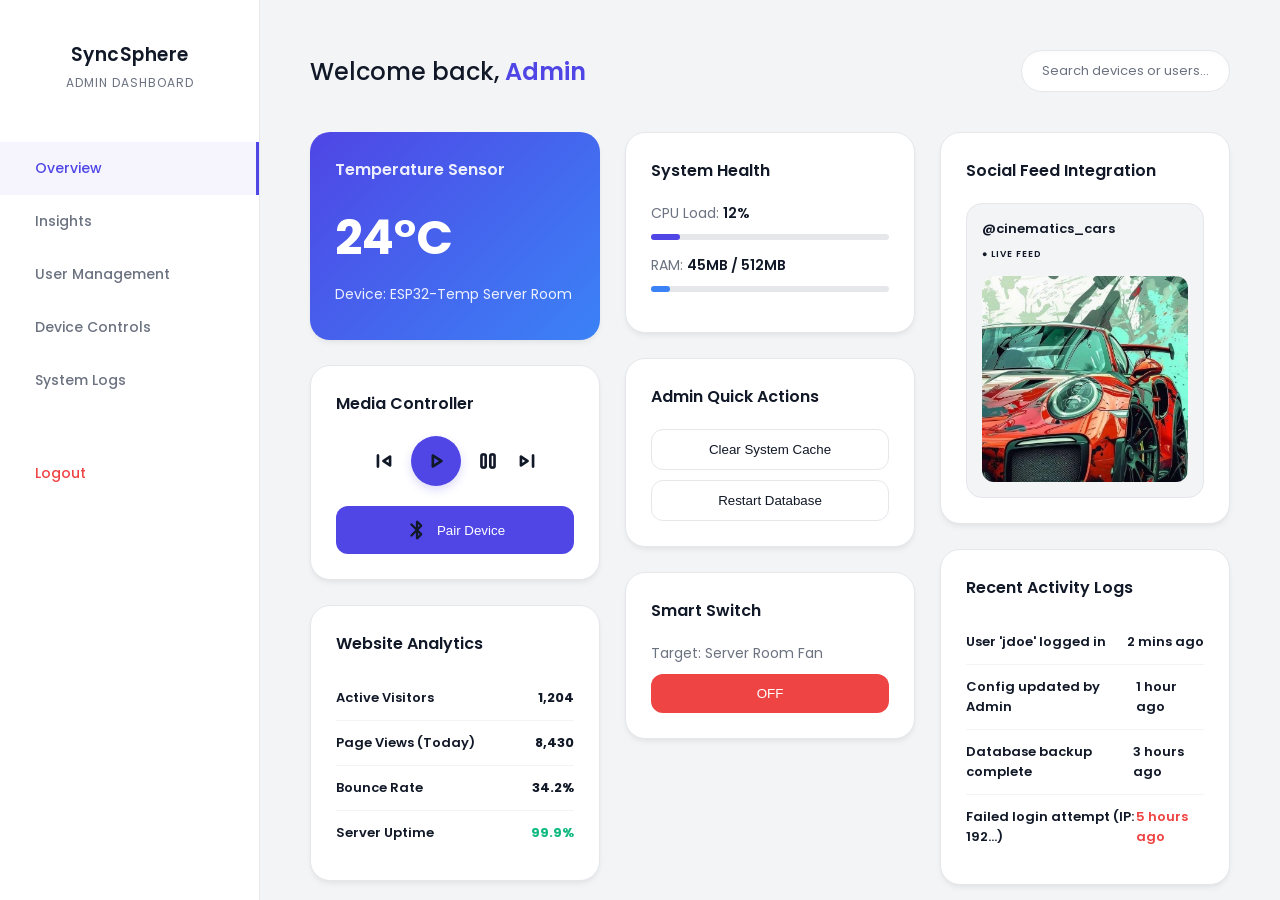
==== dashboard.html @ fff67593 "Add files via upload" ====
<!DOCTYPE html>
<html lang="en">
<head>
    <meta charset="UTF-8">
    <meta name="viewport" content="width=device-width, initial-scale=1.0">
    <title>IoT Bluetooth Dashboard</title>
    <link rel="stylesheet" href="style.css">
    <link href="https://fonts.googleapis.com/css2?family=Material+Symbols+Rounded:opsz,wght,FILL,GRAD@24,400,1,0" rel="stylesheet" />
</head>
<body>
    <div id="dashboard" class="main-wrapper">
        <nav class="sidebar">
            <div class="profile-section">
                <h3>SyncSphere</h3>
                <p>Admin Dashboard</p>
            </div>
            <ul class="nav-links">
                <li class="active">Overview</li>
                <li onclick="window.location.href='insights.html'">Insights</li>
                <li>User Management</li>
                <li>Device Controls</li>
                <li>System Logs</li>
                <li onclick="logout()" style="margin-top: 40px; color: #ef4444;">Logout</li>
            </ul>
        </nav>

        <main class="content">
            <header class="top-bar">
                <h2>Welcome back, <span id="display-name">Admin</span></h2>
                <div class="search-box">Search devices or users...</div>
            </header>

            <div class="dashboard-grid">
                
                <div class="card highlight">
                    <h3>Temperature Sensor</h3>
                    <h1 id="temp">24°C</h1>
                    <p>Device: ESP32-Temp Server Room</p>
                </div>

                <div class="card" id="bt-audio-card">
                    <h3>Media Controller</h3>
                    
                    <audio id="myAudio">
                        <source src="https://www.soundhelix.com/examples/mp3/SoundHelix-Song-1.mp3" type="audio/mpeg">
                    </audio>
                    
                    <div class="music-btns">
                        <button class="icon-btn" onclick="playMusic()"><span class="material-symbols-rounded">skip_previous</span></button>
                        <button class="icon-btn play-btn" onclick="playMusic()"><span class="material-symbols-rounded">play_arrow</span></button>
                        <button class="icon-btn" onclick="pauseMusic()"><span class="material-symbols-rounded">pause</span></button>
                        <button class="icon-btn" onclick="playMusic()"><span class="material-symbols-rounded">skip_next</span></button>
                    </div>

                    <div id="connection-interface">
                        <button class="btn-primary" onclick="connectBT()">
                            <span class="material-symbols-rounded">bluetooth</span> Pair Device
                        </button>
                    </div>

                    <div id="music-interface" style="display: none; margin-top: 15px;">
                        <p style="color: #10b981; font-size: 13px; font-weight: 600; text-align: center; margin-bottom: 10px;">
                            <span class="status-dot"></span> CONNECTED TO ESP32
                        </p>
                        <button class="btn-primary btn-secondary" style="color:#ef4444;" onclick="disconnectBT()">Disconnect</button>
                    </div>
                </div>

                <div class="card">
                    <h3>Website Analytics</h3>
                    <ul class="admin-list">
                        <li><span>Active Visitors</span> <strong>1,204</strong></li>
                        <li><span>Page Views (Today)</span> <strong>8,430</strong></li>
                        <li><span>Bounce Rate</span> <strong>34.2%</strong></li>
                        <li><span>Server Uptime</span> <strong style="color:#10b981;">99.9%</strong></li>
                    </ul>
                </div>

                <div class="card">
                    <h3>System Health</h3>
                    <p>CPU Load: <span id="cpu-load">12%</span></p>
                    <div style="background: #e5e7eb; border-radius: 10px; height: 6px; margin-bottom: 15px;"><div style="background: var(--accent); width: 12%; height: 100%; border-radius: 10px;"></div></div>
                    
                    <p>RAM: <span id="ram-usage">45MB / 512MB</span></p>
                    <div style="background: #e5e7eb; border-radius: 10px; height: 6px; margin-bottom: 15px;"><div style="background: #3b82f6; width: 8%; height: 100%; border-radius: 10px;"></div></div>
                </div>

                <div class="card">
                    <h3>Admin Quick Actions</h3>
                    <div style="display: flex; gap: 10px; flex-direction: column;">
                        <button class="btn-primary btn-secondary">Clear System Cache</button>
                        <button class="btn-primary btn-secondary">Restart Database</button>
                    </div>
                </div>

                <div class="card">
                    <h3>Smart Switch</h3>
                    <p>Target: Server Room Fan</p>
                    <button id="led-btn" class="btn-primary" style="background: #ef4444;" onclick="toggleLED()">OFF</button>
                </div>

                <div class="card">
                    <h3>Social Feed Integration</h3>
                    <div class="wall-device">
                        <div class="device-header">
                            <img src="images/logo.png" class="profile-logo" alt="Logo" onerror="this.style.display='none'">
                            <div class="profile-info">
                                <a href="https://www.instagram.com/cinematics_cars" class="profile-name" target="_blank">@cinematics_cars</a>
                                <span class="status-tag">● LIVE FEED</span>
                            </div>
                        </div>
                        <div class="display-area">
                            <div id="image-slider" class="image-track">
                                </div>
                        </div>
                    </div>
                </div>

                <div class="card">
                    <h3>Recent Activity Logs</h3>
                    <ul class="admin-list" style="color: var(--text-muted);">
                        <li><span>User 'jdoe' logged in</span> <span>2 mins ago</span></li>
                        <li><span>Config updated by Admin</span> <span>1 hour ago</span></li>
                        <li><span>Database backup complete</span> <span>3 hours ago</span></li>
                        <li><span>Failed login attempt (IP: 192...)</span> <span style="color:#ef4444;">5 hours ago</span></li>
                    </ul>
                </div>

            </div>
        </main>
    </div>
    <script src="script.js"></script>
</body>
</html>
---- style.css ----
@import url('https://fonts.googleapis.com/css2?family=Poppins:wght@300;400;500;600;700&display=swap');
@import url('https://fonts.googleapis.com/css2?family=Material+Symbols+Rounded:opsz,wght,FILL,GRAD@24,400,1,0');

:root {
    --sidebar-bg: #ffffff;
    --main-bg: #f3f4f6;
    /* Soft light gray */
    --card-bg: #ffffff;
    --accent: #4f46e5;
    /* Premium Indigo */
    --accent-glow: rgba(79, 70, 229, 0.2);
    --text-main: #111827;
    /* Near black for readability */
    --text-muted: #6b7280;
    /* Soft gray for secondary text */
    --border: 1px solid #e5e7eb;
}

* {
    box-sizing: border-box;
    margin: 0;
    padding: 0;
}

body {
    font-family: 'Poppins', sans-serif;
    background: var(--main-bg);
    color: var(--text-main);
    overflow: hidden;
}

/* THE LAYOUT WRAPPER */
.main-wrapper {
    display: flex;
    height: 100vh;
    width: 100vw;
}

/* --- SIDEBAR --- */
.sidebar {
    width: 260px;
    background: var(--sidebar-bg);
    border-right: var(--border);
    display: flex;
    flex-direction: column;
    padding: 40px 0;
    flex-shrink: 0;
    z-index: 10;
}

.profile-section {
    text-align: center;
    margin-bottom: 50px;
}

.profile-section h3 {
    font-weight: 600;
    letter-spacing: 0.5px;
}

.profile-section p {
    color: var(--text-muted);
    font-size: 12px;
    margin-top: 5px;
    text-transform: uppercase;
    letter-spacing: 1px;
}

.nav-links {
    list-style: none;
    width: 100%;
}

.nav-links li {
    padding: 16px 35px;
    transition: all 0.3s ease;
    cursor: pointer;
    color: var(--text-muted);
    font-weight: 500;
    font-size: 14px;
}

.nav-links li.active {
    color: var(--accent);
    background: rgba(79, 70, 229, 0.05);
    border-right: 3px solid var(--accent);
}

.nav-links li:hover:not(.active) {
    color: var(--text-main);
    background: #f9fafb;
}

/* --- CONTENT AREA --- */
.content {
    flex-grow: 1;
    overflow-y: auto;
    padding: 50px;
    display: flex;
    flex-direction: column;
}

.top-bar {
    display: flex;
    justify-content: space-between;
    align-items: center;
    margin-bottom: 40px;
}

.top-bar h2 {
    font-weight: 500;
}

.top-bar span {
    color: var(--accent);
    font-weight: 600;
}

.search-box {
    background: var(--card-bg);
    padding: 10px 20px;
    border-radius: 50px;
    border: var(--border);
    color: var(--text-muted);
    font-size: 13px;
    box-shadow: inset 0 2px 4px rgba(0, 0, 0, 0.02);
}

/* --- PINTEREST MASONRY GRID --- */
.dashboard-grid {
    column-count: 3;
    column-gap: 25px;
    width: 100%;
}

@media (max-width: 1200px) {
    .dashboard-grid {
        column-count: 2;
    }
}

@media (max-width: 800px) {
    .dashboard-grid {
        column-count: 1;
    }
}

.card {
    background: var(--card-bg);
    padding: 25px;
    border-radius: 20px;
    border: var(--border);
    box-shadow: 0 4px 6px -1px rgba(0, 0, 0, 0.05), 0 2px 4px -1px rgba(0, 0, 0, 0.03);
    transition: transform 0.3s ease, box-shadow 0.3s ease;
    break-inside: avoid;
    /* Prevents cards from splitting across columns */
    margin-bottom: 25px;
    /* Spacing between stacked cards */
}

.card:hover {
    transform: translateY(-3px);
    box-shadow: 0 10px 15px -3px rgba(0, 0, 0, 0.1);
}

.card h3 {
    font-size: 16px;
    font-weight: 600;
    color: var(--text-main);
    margin-bottom: 20px;
}

.card p {
    font-size: 14px;
    margin-bottom: 10px;
    color: var(--text-muted);
}

.card span {
    font-weight: 600;
    color: var(--text-main);
}

/* Highlight Card */
.card.highlight {
    background: linear-gradient(135deg, #4f46e5 0%, #3b82f6 100%);
    border: none;
    color: white;
}

.card.highlight h3,
.card.highlight p {
    color: rgba(255, 255, 255, 0.9);
}

.card.highlight h1 {
    font-size: 48px;
    font-weight: 700;
    margin: 10px 0;
    color: white;
}

.card.highlight span {
    color: white;
}

/* --- BUTTONS & CONTROLS --- */
.btn-primary {
    background: var(--accent);
    color: white;
    border: none;
    padding: 12px 24px;
    border-radius: 12px;
    font-weight: 500;
    cursor: pointer;
    transition: all 0.3s ease;
    display: inline-flex;
    align-items: center;
    justify-content: center;
    gap: 8px;
    width: 100%;
}

.btn-primary:hover {
    background: #4338ca;
    box-shadow: 0 4px 12px var(--accent-glow);
}

.btn-secondary {
    background: white;
    color: var(--text-main);
    border: var(--border);
}

.btn-secondary:hover {
    background: #f3f4f6;
    color: var(--text-main);
}

/* Premium Music Player */
.music-btns {
    display: flex;
    gap: 15px;
    margin-bottom: 20px;
    align-items: center;
    justify-content: center;
}

.music-btns .icon-btn {
    background: transparent;
    border: none;
    color: var(--text-main);
    font-size: 32px;
    cursor: pointer;
    transition: 0.2s;
    display: flex;
    align-items: center;
    justify-content: center;
}

.music-btns .icon-btn:hover {
    color: var(--accent);
    transform: scale(1.1);
}

.music-btns .play-btn {
    background: var(--accent);
    color: white;
    width: 50px;
    height: 50px;
    border-radius: 50%;
    box-shadow: 0 4px 10px var(--accent-glow);
}

.music-btns .play-btn:hover {
    background: #4338ca;
    color: white;
    transform: scale(1.05);
}

/* --- LOGIN PAGE --- */
.login-body {
    background: var(--main-bg);
    display: flex;
    justify-content: center;
    align-items: center;
    height: 100vh;
}

.login-container {
    background: var(--card-bg);
    padding: 50px 40px;
    border-radius: 24px;
    width: 380px;
    text-align: center;
    border: var(--border);
    box-shadow: 0 10px 25px rgba(0, 0, 0, 0.05);
}

.login-container h2 {
    margin-bottom: 30px;
    font-weight: 600;
    color: var(--text-main);
}

.login-container input {
    width: 100%;
    padding: 15px 20px;
    margin: 10px 0;
    background: #f9fafb;
    border: 1px solid #e5e7eb;
    color: var(--text-main);
    border-radius: 12px;
    font-family: 'Poppins', sans-serif;
    outline: none;
    transition: 0.3s;
}

.login-container input:focus {
    border-color: var(--accent);
    background: white;
    box-shadow: 0 0 0 3px var(--accent-glow);
}

/* --- ADMIN LISTS --- */
.admin-list {
    list-style: none;
}

.admin-list li {
    display: flex;
    justify-content: space-between;
    padding: 12px 0;
    border-bottom: 1px solid #f3f4f6;
    font-size: 13px;
}

.admin-list li:last-child {
    border-bottom: none;
}

.status-dot {
    display: inline-block;
    width: 8px;
    height: 8px;
    border-radius: 50%;
    background: #10b981;
    margin-right: 8px;
}

/* --- INSTAGRAM WIDGET --- */
.wall-device {
    background: var(--main-bg);
    border-radius: 16px;
    padding: 15px;
    border: var(--border);
}

.device-header {
    display: flex;
    align-items: center;
    margin-bottom: 12px;
}

.profile-logo {
    width: 35px;
    height: 35px;
    border-radius: 50%;
    border: 2px solid #f09433;
    margin-right: 10px;
}

.profile-name {
    color: var(--text-main);
    text-decoration: none;
    font-weight: 600;
    font-size: 13px;
    display: block;
}

.status-tag {
    color: var(--accent);
    font-size: 9px;
    font-weight: bold;
    letter-spacing: 1px;
}

.display-area {
    width: 100%;
    aspect-ratio: 1 / 1;
    overflow: hidden;
    border-radius: 12px;
    position: relative;
}

.image-track {
    display: flex;
    width: 100%;
    height: 100%;
    transition: transform 0.6s cubic-bezier(0.23, 1, 0.32, 1);
}

.image-track img {
    min-width: 100%;
    height: 100%;
    object-fit: cover;
    object-position: center;
}
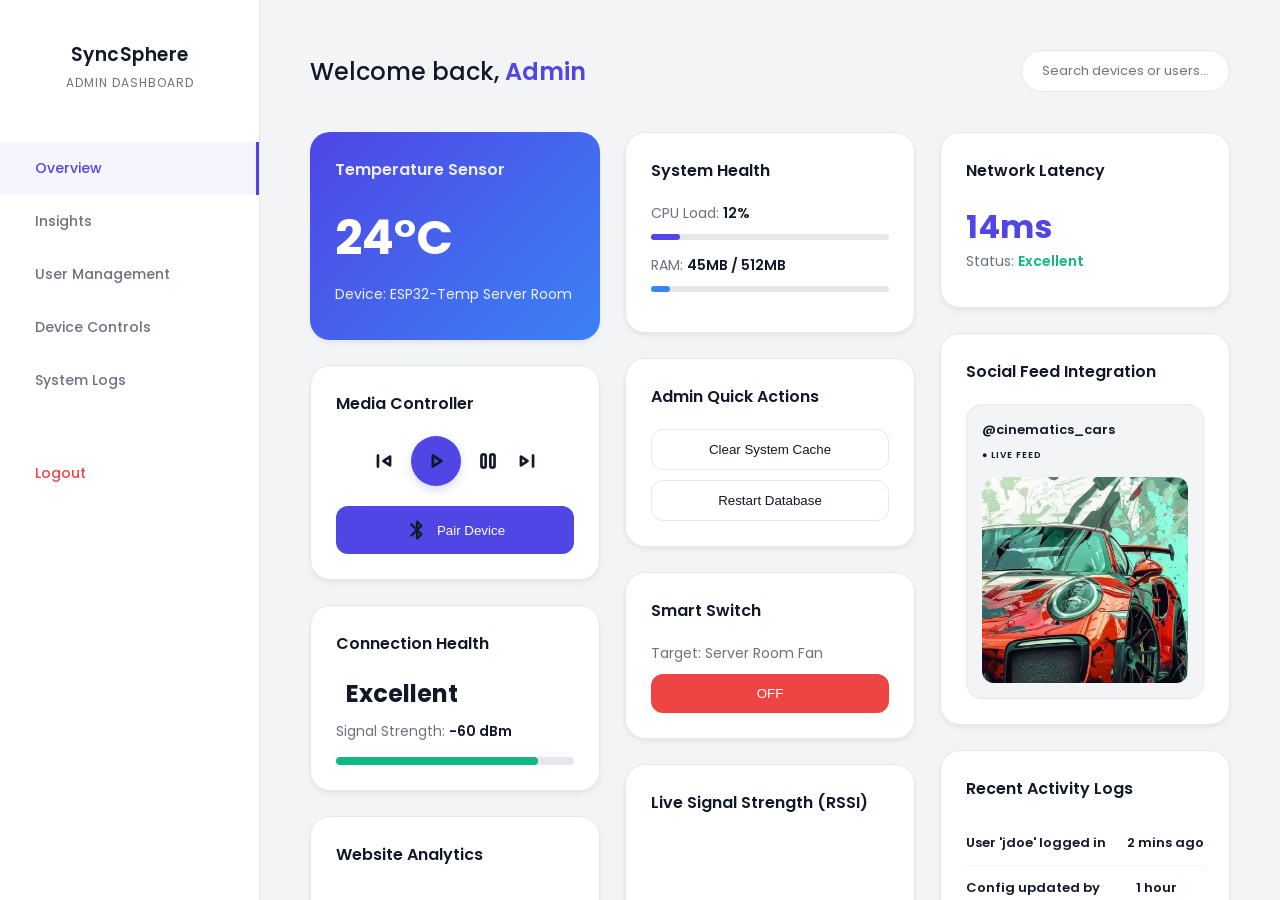
==== commit 0cce6114: "Enhance dashboard with new charts and connection health Added chart.js for visual data representatio" ====
--- a/dashboard.html
+++ b/dashboard.html
@@ -1,12 +1,16 @@
 <!DOCTYPE html>
 <html lang="en">
+
 <head>
     <meta charset="UTF-8">
     <meta name="viewport" content="width=device-width, initial-scale=1.0">
     <title>IoT Bluetooth Dashboard</title>
     <link rel="stylesheet" href="style.css">
-    <link href="https://fonts.googleapis.com/css2?family=Material+Symbols+Rounded:opsz,wght,FILL,GRAD@24,400,1,0" rel="stylesheet" />
+    <link href="https://fonts.googleapis.com/css2?family=Material+Symbols+Rounded:opsz,wght,FILL,GRAD@24,400,1,0"
+        rel="stylesheet" />
+    <script src="https://cdn.jsdelivr.net/npm/chart.js"></script>
 </head>
+
 <body>
     <div id="dashboard" class="main-wrapper">
         <nav class="sidebar">
@@ -31,7 +35,7 @@
             </header>
 
             <div class="dashboard-grid">
-                
+
                 <div class="card highlight">
                     <h3>Temperature Sensor</h3>
                     <h1 id="temp">24°C</h1>
@@ -40,16 +44,20 @@
 
                 <div class="card" id="bt-audio-card">
                     <h3>Media Controller</h3>
-                    
+
                     <audio id="myAudio">
                         <source src="https://www.soundhelix.com/examples/mp3/SoundHelix-Song-1.mp3" type="audio/mpeg">
                     </audio>
-                    
+
                     <div class="music-btns">
-                        <button class="icon-btn" onclick="playMusic()"><span class="material-symbols-rounded">skip_previous</span></button>
-                        <button class="icon-btn play-btn" onclick="playMusic()"><span class="material-symbols-rounded">play_arrow</span></button>
-                        <button class="icon-btn" onclick="pauseMusic()"><span class="material-symbols-rounded">pause</span></button>
-                        <button class="icon-btn" onclick="playMusic()"><span class="material-symbols-rounded">skip_next</span></button>
+                        <button class="icon-btn" onclick="playMusic()"><span
+                                class="material-symbols-rounded">skip_previous</span></button>
+                        <button class="icon-btn play-btn" onclick="playMusic()"><span
+                                class="material-symbols-rounded">play_arrow</span></button>
+                        <button class="icon-btn" onclick="pauseMusic()"><span
+                                class="material-symbols-rounded">pause</span></button>
+                        <button class="icon-btn" onclick="playMusic()"><span
+                                class="material-symbols-rounded">skip_next</span></button>
                     </div>
 
                     <div id="connection-interface">
@@ -59,10 +67,26 @@
                     </div>
 
                     <div id="music-interface" style="display: none; margin-top: 15px;">
-                        <p style="color: #10b981; font-size: 13px; font-weight: 600; text-align: center; margin-bottom: 10px;">
+                        <p
+                            style="color: #10b981; font-size: 13px; font-weight: 600; text-align: center; margin-bottom: 10px;">
                             <span class="status-dot"></span> CONNECTED TO ESP32
                         </p>
-                        <button class="btn-primary btn-secondary" style="color:#ef4444;" onclick="disconnectBT()">Disconnect</button>
+                        <button class="btn-primary btn-secondary" style="color:#ef4444;"
+                            onclick="disconnectBT()">Disconnect</button>
+                    </div>
+                </div>
+                <div class="card">
+                    <h3>Connection Health</h3>
+                    <div style="display: flex; align-items: center; gap: 10px; margin-bottom: 10px;">
+                        <span id="rssi-dot" class="pulse-icon"></span>
+                        <h2 id="rssi-label" style="margin: 0;">Excellent</h2>
+                    </div>
+                    <p>Signal Strength: <span id="rssi-value">-60 dBm</span></p>
+
+                    <div style="background: #e5e7eb; border-radius: 10px; height: 8px; margin-top: 15px;">
+                        <div id="rssi-bar"
+                            style="background: #10b981; width: 85%; height: 100%; border-radius: 10px; transition: 0.5s;">
+                        </div>
                     </div>
                 </div>
 
@@ -79,10 +103,14 @@
                 <div class="card">
                     <h3>System Health</h3>
                     <p>CPU Load: <span id="cpu-load">12%</span></p>
-                    <div style="background: #e5e7eb; border-radius: 10px; height: 6px; margin-bottom: 15px;"><div style="background: var(--accent); width: 12%; height: 100%; border-radius: 10px;"></div></div>
-                    
+                    <div style="background: #e5e7eb; border-radius: 10px; height: 6px; margin-bottom: 15px;">
+                        <div style="background: var(--accent); width: 12%; height: 100%; border-radius: 10px;"></div>
+                    </div>
+
                     <p>RAM: <span id="ram-usage">45MB / 512MB</span></p>
-                    <div style="background: #e5e7eb; border-radius: 10px; height: 6px; margin-bottom: 15px;"><div style="background: #3b82f6; width: 8%; height: 100%; border-radius: 10px;"></div></div>
+                    <div style="background: #e5e7eb; border-radius: 10px; height: 6px; margin-bottom: 15px;">
+                        <div style="background: #3b82f6; width: 8%; height: 100%; border-radius: 10px;"></div>
+                    </div>
                 </div>
 
                 <div class="card">
@@ -96,22 +124,40 @@
                 <div class="card">
                     <h3>Smart Switch</h3>
                     <p>Target: Server Room Fan</p>
-                    <button id="led-btn" class="btn-primary" style="background: #ef4444;" onclick="toggleLED()">OFF</button>
+                    <button id="led-btn" class="btn-primary" style="background: #ef4444;"
+                        onclick="toggleLED()">OFF</button>
+                </div>
+                <div class="card chart-card">
+                    <h3>Live Signal Strength (RSSI)</h3>
+                    <canvas id="rssiChart"></canvas>
+                </div>
+
+                <div class="card chart-card">
+                    <h3>Device Distribution</h3>
+                    <canvas id="devicePieChart"></canvas>
+                </div>
+
+                <div class="card">
+                    <h3>Network Latency</h3>
+                    <h1 style="color: var(--accent);">14ms</h1>
+                    <p>Status: <span style="color: #10b981;">Excellent</span></p>
                 </div>
 
                 <div class="card">
                     <h3>Social Feed Integration</h3>
                     <div class="wall-device">
                         <div class="device-header">
-                            <img src="images/logo.png" class="profile-logo" alt="Logo" onerror="this.style.display='none'">
+                            <img src="images/logo.png" class="profile-logo" alt="Logo"
+                                onerror="this.style.display='none'">
                             <div class="profile-info">
-                                <a href="https://www.instagram.com/cinematics_cars" class="profile-name" target="_blank">@cinematics_cars</a>
+                                <a href="https://www.instagram.com/cinematics_cars" class="profile-name"
+                                    target="_blank">@cinematics_cars</a>
                                 <span class="status-tag">● LIVE FEED</span>
                             </div>
                         </div>
                         <div class="display-area">
                             <div id="image-slider" class="image-track">
-                                </div>
+                            </div>
                         </div>
                     </div>
                 </div>
@@ -122,7 +168,8 @@
                         <li><span>User 'jdoe' logged in</span> <span>2 mins ago</span></li>
                         <li><span>Config updated by Admin</span> <span>1 hour ago</span></li>
                         <li><span>Database backup complete</span> <span>3 hours ago</span></li>
-                        <li><span>Failed login attempt (IP: 192...)</span> <span style="color:#ef4444;">5 hours ago</span></li>
+                        <li><span>Failed login attempt (IP: 192...)</span> <span style="color:#ef4444;">5 hours
+                                ago</span></li>
                     </ul>
                 </div>
 
@@ -131,4 +178,5 @@
     </div>
     <script src="script.js"></script>
 </body>
-</html>+
+</html>
